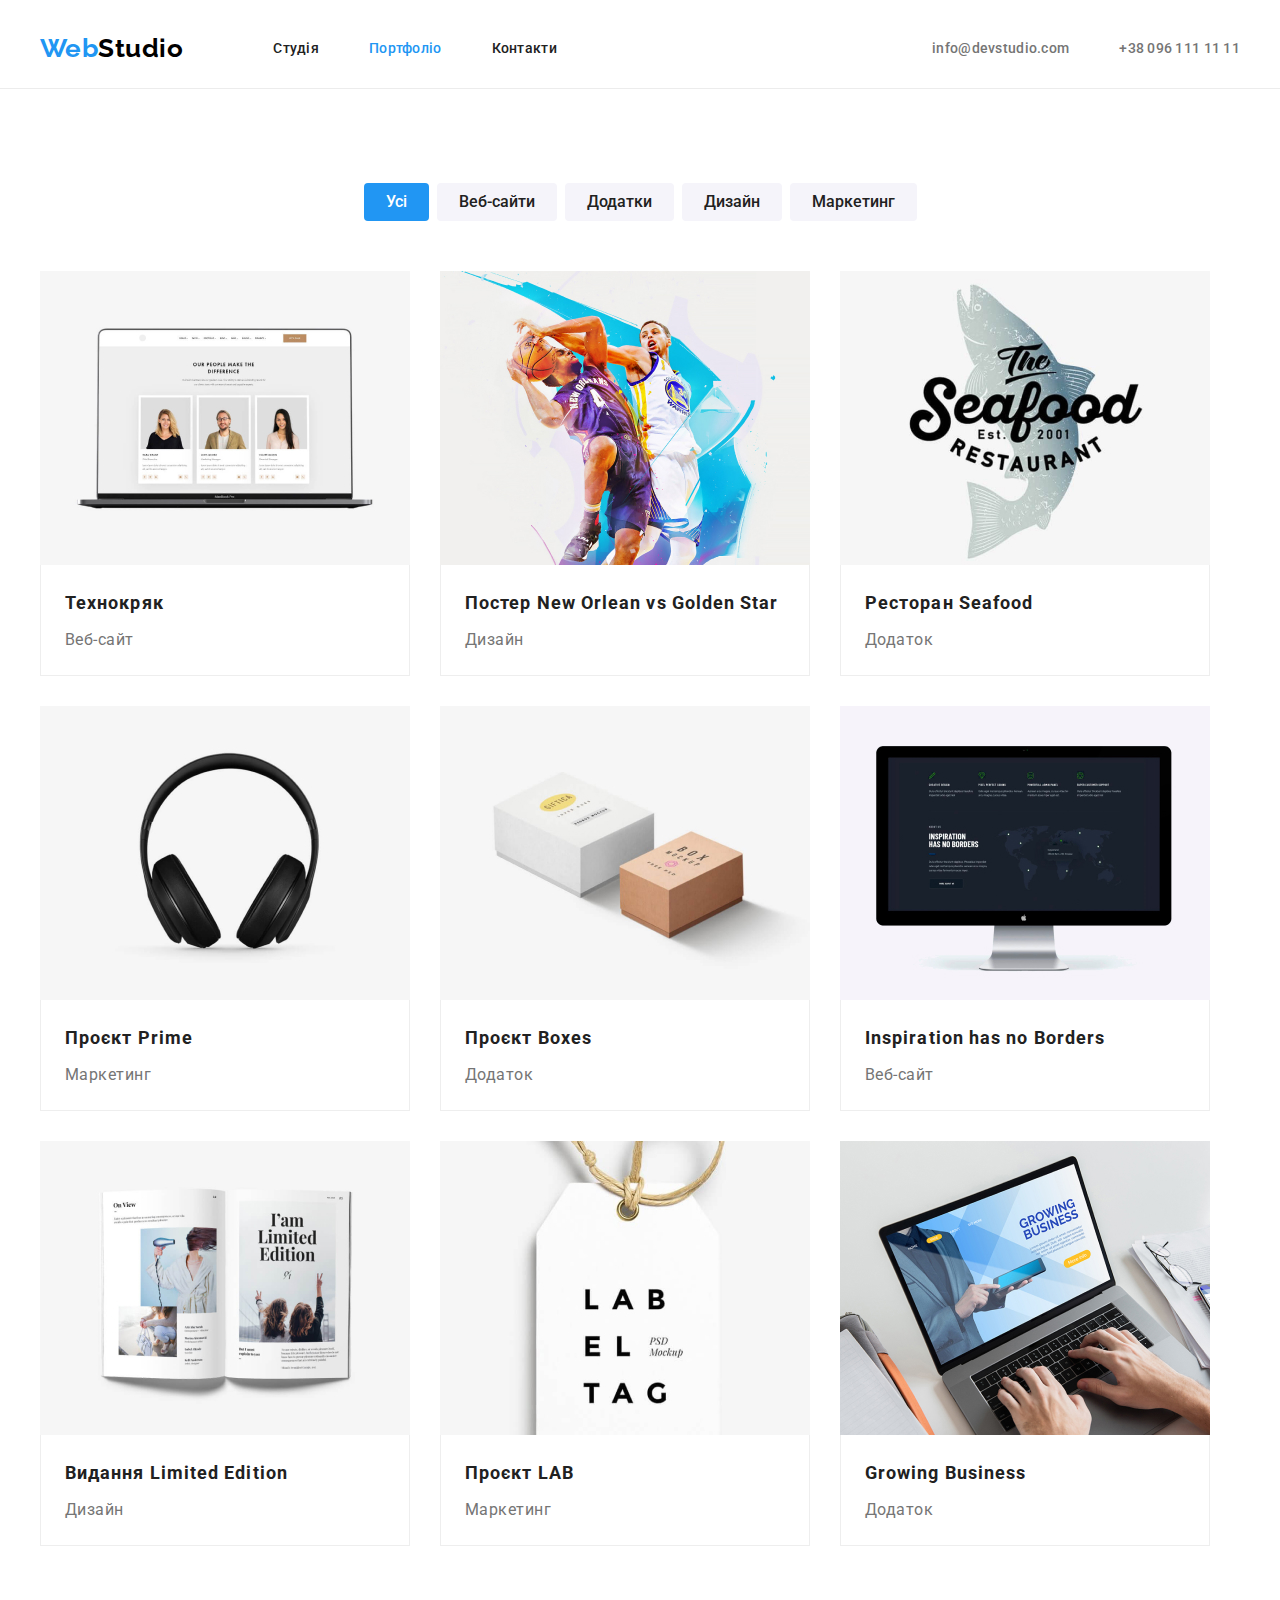
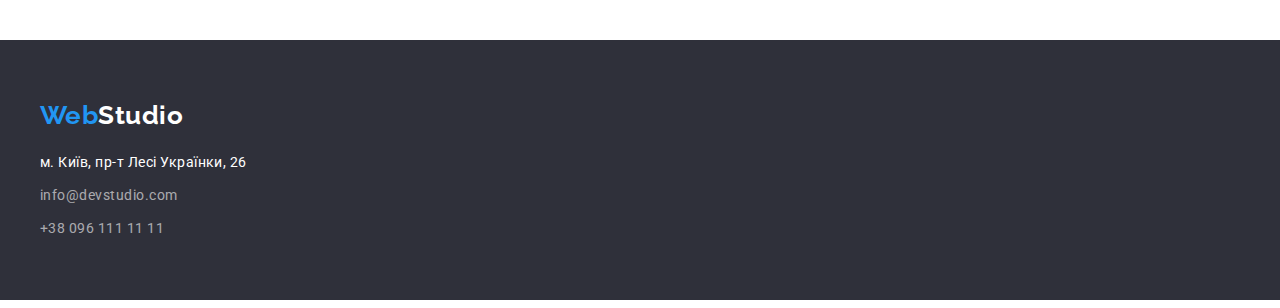
==== portfolio.html @ b3ab21ef "Initial commit" ====
<!DOCTYPE html>
<html lang="uk">
  <head>
    <meta charset="UTF-8" />
    <meta name="viewport" content="width=device-width, initial-scale=1.0" />
    <title>portfolio</title>
    <link rel="preconnect" href="https://fonts.googleapis.com" />
    <link rel="preconnect" href="https://fonts.gstatic.com" crossorigin />

    <link
      href="https://fonts.googleapis.com/css2?family=Raleway:wght@700&family=Roboto:wght@400;500;700;900&display=swap"
      rel="stylesheet"
    />

    <link
      rel="stylesheet"
      href="https://cdnjs.cloudflare.com/ajax/libs/modern-normalize/2.0.0/modern-normalize.min.css"
      integrity="sha512-4xo8blKMVCiXpTaLzQSLSw3KFOVPWhm/TRtuPVc4WG6kUgjH6J03IBuG7JZPkcWMxJ5huwaBpOpnwYElP/m6wg=="
      crossorigin="anonymous"
      referrerpolicy="no-referrer"
    />
    <link rel="stylesheet" href="./css/styles.css" />
  </head>

  <body>
    <!-- секція1 heder -->
    <header class="header">
      <div class="container heder-container">
        <nav class="main-nav">
          <a href="/" class="header-logo"
            >Web<span class="accent">Studio</span></a
          >

          <ul class="header-nav">
            <li class="item-nav">
              <a href="./index.html" class="link header-nav">Студія</a>
            </li>

            <li class="item-nav">
              <a href="" class="link header-nav current">Портфоліо</a>
            </li>

            <li class="item-nav">
              <a href="" class="link header-nav">Контакти</a>
            </li>
          </ul>
        </nav>
        <!-- секція 2 контакти -->
        <ul class="header-kontact">
          <li class="item-nav">
            <a
              class="header-kontact link kontact"
              href="mailto:info@devstudio.com"
              >info@devstudio.com</a
            >
          </li>
          <li class="item-nav header-item">
            <a href="tel:+380961111111" class="link header-kontact kontact"
              >+38 096 111 11 11</a
            >
          </li>
        </ul>
      </div>
    </header>

    <!-- секція проекти -->
    <main>
      <section class="portfolio">
        <div class="container">
          <ul class="btn-projects">
            <li class="item-btn">
              <button class="btn-nav" type="button">Усі</button>
            </li>
            <li class="item-btn">
              <button class="btn nav" type="button">Веб-сайти</button>
            </li>
            <li class="item-btn">
              <button class="btn nav" type="button">Додатки</button>
            </li>
            <li class="item-btn">
              <button class="btn nav" type="button">Дизайн</button>
            </li>
            <li class="item-btn">
              <button class="btn nav" type="button">Маркетинг</button>
            </li>
          </ul>

          <ul class="projects">
            <li class="item">
              <a class="project" href="">
                <img src="images/img8.jpg" alt="наш вебсайт" width="370" />

                <div class="proect">
                  <h2 class="proect-title">Технокряк</h2>
                  <p class="proect-txt">Веб-сайт</p>
                </div>
              </a>
            </li>

            <li class="item">
              <a class="project" href="">
                <img src="images/img9.jpg" alt="дизайни" width="370" />

                <div class="proect">
                  <h2 class="proect-title">Постер New Orlean vs Golden Star</h2>
                  <p class="proect-txt">Дизайн</p>
                </div>
              </a>
            </li>
            <li class="item pol">
              <a class="project" href="">
                <img src="images/img10.jpg" alt="додатки" width="370" />

                <div class="proect">
                  <h2 class="proect-title">Ресторан Seafood</h2>
                  <p class="proect-txt">Додаток</p>
                </div>
              </a>
            </li>
            <li class="item">
              <a class="project" href="">
                <img src="images/img11.jpg" alt="проєкт Prime " width="370" />
                <div class="proect">
                  <h2 class="proect-title">Проєкт Prime</h2>
                  <p class="proect-txt">Маркетинг</p>
                </div>
              </a>
            </li>
            <li class="item">
              <a class="project" href="">
                <img src="images/img12.jpg" alt="Проєкт Boxes" width="370" />

                <div class="proect">
                  <h2 class="proect-title">Проєкт Boxes</h2>
                  <p class="proect-txt">Додаток</p>
                </div>
              </a>
            </li>
            <li class="item pol">
              <a class="project" href="">
                <img src="images/img13.jpg" alt="Веб-сайт " width="370" />
                <div class="proect">
                  <h2 class="proect-title">Inspiration has no Borders</h2>
                  <p class="proect-txt">Веб-сайт</p>
                </div>
              </a>
            </li>
            <li class="item">
              <a class="project" href="">
                <img src="images/img14.jpg" alt="Видання" width="370" />

                <div class="proect">
                  <h2 class="proect-title">Видання Limited Edition</h2>
                  <p class="proect-txt">Дизайн</p>
                </div>
              </a>
            </li>
            <li class="item">
              <a class="project" href="">
                <img src="images/img15.jpg" alt="Проєкти LAB" width="370" />
                <div class="proect">
                  <h2 class="proect-title">Проєкт LAB</h2>
                  <p class="proect-txt">Маркетинг</p>
                </div>
              </a>
            </li>
            <li class="item pol">
              <a class="project" href="">
                <img
                  src="images/img16.jpg"
                  alt="Додаток Business"
                  width="370"
                />
                <div class="proect">
                  <h2 class="proect-title">Growing Business</h2>
                  <p class="proect-txt">Додаток</p>
                </div>
              </a>
            </li>
          </ul>
        </div>
      </section>
    </main>

    <!-- footer -->
    <footer class="footer-main">
      <div class="container">
        <a href="/" class="footer-logo"
          >Web<span class="footer-studio">Studio</span></a
        >

        <address class="address">
          <div class="footer-adres">м. Київ, пр-т Лесі Українки, 26</div>

          <ul class="footer">
            <li class="footer-mail">
              <a href="mailto:info@devstudio.com" class="address-mail footer"
                >info@devstudio.com</a
              >
            </li>

            <li>
              <a href="tel:+380961111111" class="address-tel footer"
                >+38 096 111 11 11</a
              >
            </li>
          </ul>
        </address>
      </div>
    </footer>
  </body>
</html>
---- css/styles.css ----
:root {
  /* шрифти */
  --main-font: 'Roboto', sans-serif;
  --secondary-font: 'Raleway', sans-serif;

  /* колір текста */
  --primary-color: #212121;
  --accent-color: #2196f3;
  --white-col: #ffffff;
  --gray-col: #757575;
}

body {
  font-family: var(--main-font);
  background-color: var(--white-col);
  letter-spacing: 0.03em;
  color: var(--primary-color);
}

/* контейнери для секцій div container */
body {
  margin-left: auto;
  margin-right: auto;
}
.container {
  width: 1200px;

  padding-left: 15px;
  padding-right: 15px;

  margin-left: auto;
  margin-right: auto;
}
h1,
h2,
h3,
h4,
p {
  margin: 0;
}
img {
  display: block;
}
ul {
  margin: 0;
  padding: 0;
}

/*==================================
 секція heder навігація ,логотип*/
.header {
  border-bottom: 1px solid #ececec;
}
.heder-container {
  display: flex;
  align-items: center;
}
.header-logo {
  margin-right: 90px;
  font-family: var(--secondary-font);
  font-weight: 700;
  font-size: 26px;

  color: var(--accent-color);
  text-decoration: none;
}
.accent {
  color: #000;
}

/* навігація */

.header-nav {
  display: flex;
  align-items: center;

  font-weight: 500;
  font-size: 14px;
  letter-spacing: 0.02em;
  color: var(--primary-color);
  text-decoration: none;
}
.item-nav {
  margin-right: 50px;
}
.header-item:last-child {
  margin-right: 0px;
}
.main-nav {
  display: flex;
  align-items: center;
}
.link {
  padding-top: 32px;
  padding-bottom: 32px;
}

.link:hover,
.link:focus {
  color: var(--accent-color);
}
.link.current {
  color: var(--accent-color);
}

.header-kontact {
  margin-left: auto;
  display: flex;

  font-weight: 500;
  font-size: 14px;
  letter-spacing: 0.02em;
  color: var(--gray-col);
  text-decoration: none;
}
.kontact {
  padding-top: 32px;
  padding-bottom: 32px;
}
.header-kontact,
.header-nav {
  list-style: none;
}

/*===========================
 секція герой */
.section-hero {
  background: #2f303a;
  text-align: center;

  padding-top: 200px;
  padding-bottom: 200px;
}
.header-title {
  font-weight: 900;
  font-size: 44px;
  line-height: 1.36364;
  letter-spacing: 0.06em;
  text-transform: uppercase;

  color: var(--white-col);
  margin-bottom: 30px;
  width: 626px;
  margin-left: auto;
  margin-right: auto;
}

.main-btn {
  display: inline-block;
  border-radius: 4px;
  padding: 10px 32px;
  box-shadow: 0 4px 4px 0 rgba(0, 0, 0, 0.15);
  background: #2196f3;

  font-weight: 700;
  font-size: 16px;
  line-height: 1.875;
  letter-spacing: 0.06em;

  color: var(--white-col);
  background-color: var(--accent-color);
  cursor: pointer;
}

/* секція 3 features особливості */

.section-features {
  padding-top: 94px;
  padding-bottom: 94px;
}
.features {
  display: flex;
  list-style: none;
}
.post {
  width: 270px;
  margin-right: 30px;
}
.post:last-child {
  margin-right: 0px;
}

.section-title {
  margin-top: 0px;
  margin-bottom: 10px;
  font-weight: 700;
  font-size: 14px;
  text-transform: uppercase;
}
.section-text {
  font-size: 14px;
  line-height: 1.71429;
  color: var(--gray-col);
}

/* секція 4 чим ми займаїмось */
.works {
  padding-bottom: 94px;
}
.img {
  margin-right: 30px;
}
.ourwork {
  display: flex;
  list-style: none;
}
.works .section-heading {
  font-weight: 700;
  font-size: 36px;
  text-align: center;
  margin-bottom: 50px;
}

/* секція 5 наша команда */
.team {
  background: #f5f4fa;
  padding-top: 94px;
  padding-bottom: 94px;
}
.our-team {
  display: flex;

  list-style: none;
}
.img-team {
  margin-right: 30px;
  box-shadow: 0 2px 1px 0 rgba(0, 0, 0, 0.2), 0 1px 1px 0 rgba(0, 0, 0, 0.14),
    0 1px 3px 0 rgba(0, 0, 0, 0.12);
  background: #fff;
  height: 368px;
}
.img-team:last-child {
  margin-right: 0px;
}
.section-headline {
  font-weight: 700;
  font-size: 36px;
  text-align: center;
  margin-bottom: 50px;
}
.name {
  margin-bottom: 10px;
  font-weight: 500;
  font-size: 16px;
  text-align: center;
}
.work {
  font-size: 16px;
  color: var(--gray-col);
  text-align: center;
}
.name-work {
  padding-top: 30px;
  padding-bottom: 30px;
}

/*===================================
 секція 6 підвал */
.footer-main {
  padding-top: 60px;
  padding-bottom: 60px;
  background: #2f303a;
}
.footer-mail {
  margin-bottom: 9px;
}
.footer-adres {
  margin-bottom: 9px;
}
.footer-logo {
  font-family: var(--secondary-font);
  font-weight: 700;
  font-size: 26px;
  color: var(--accent-color);
  text-decoration: none;
}
.footer-studio {
  color: var(--white-col);
}
.address {
  font-family: 'Roboto', sans-serif;
  font-style: normal;
  font-size: 14px;
  line-height: 1.71429;
  color: var(--white-col);
  margin: 20px 0px 0px 0px;
}
.address-mail,
.address-tel {
  font-family: var(--main-font);
  font-style: normal;
  font-size: 14px;
  line-height: 1.71429;
  color: rgba(255, 255, 255, 0.6);
}

.footer:hover,
.footer:focus {
  color: #ffffff;
}
.footer {
  margin: 0px;
  padding: 0px;
  list-style: none;
  text-decoration: none;
}

/* ==================================================
  --portfolio--
 */
.portfolio {
  padding-top: 94px;
  padding-bottom: 94px;
}
.nav:hover,
.nav:focus {
  color: var(--white-col);
  background-color: var(--accent-color);
}

.btn-nav {
  font-family: 'Roboto', sans-serif;
  font-weight: 500;
  font-size: 16px;
  line-height: 1.625;

  color: var(--white-col);
  background-color: var(--accent-color);

  cursor: pointer;
  padding: 6px 22px;
  border-radius: 4px;
  border: none;
}
.btn {
  font-family: 'Roboto', sans-serif;
  font-weight: 500;
  font-size: 16px;
  line-height: 1.625;

  background-color: #f5f4fa;
  color: #212121;

  cursor: pointer;
  padding: 6px 22px;
  border-radius: 4px;
  border: none;
}

.portfolio .btn-projects {
  display: flex;
  align-items: center;
  justify-content: center;

  margin-bottom: 50px;
  list-style: none;
}
.item-btn {
  margin-right: 8px;
}
.item-btn:last-child {
  margin-right: 0px;
}

/* секція проекти */
.proect {
  padding: 20px 24px;
  border-right: 1px solid #eee;
  border-bottom: 1px solid #eee;
  border-left: 1px solid #eee;
}
.proect-title {
  margin-bottom: 4px;

  font-weight: 700;
  font-size: 18px;
  line-height: 2;
  letter-spacing: 0.06em;
  color: var(--primary-color);
}
.proect-txt {
  font-size: 16px;
  line-height: 1.875;
  color: var(--gray-col);
}
.projects {
  list-style: none;
  display: flex;
  flex-wrap: wrap;
  gap: 30px;
}

.project {
  text-decoration: none;
}
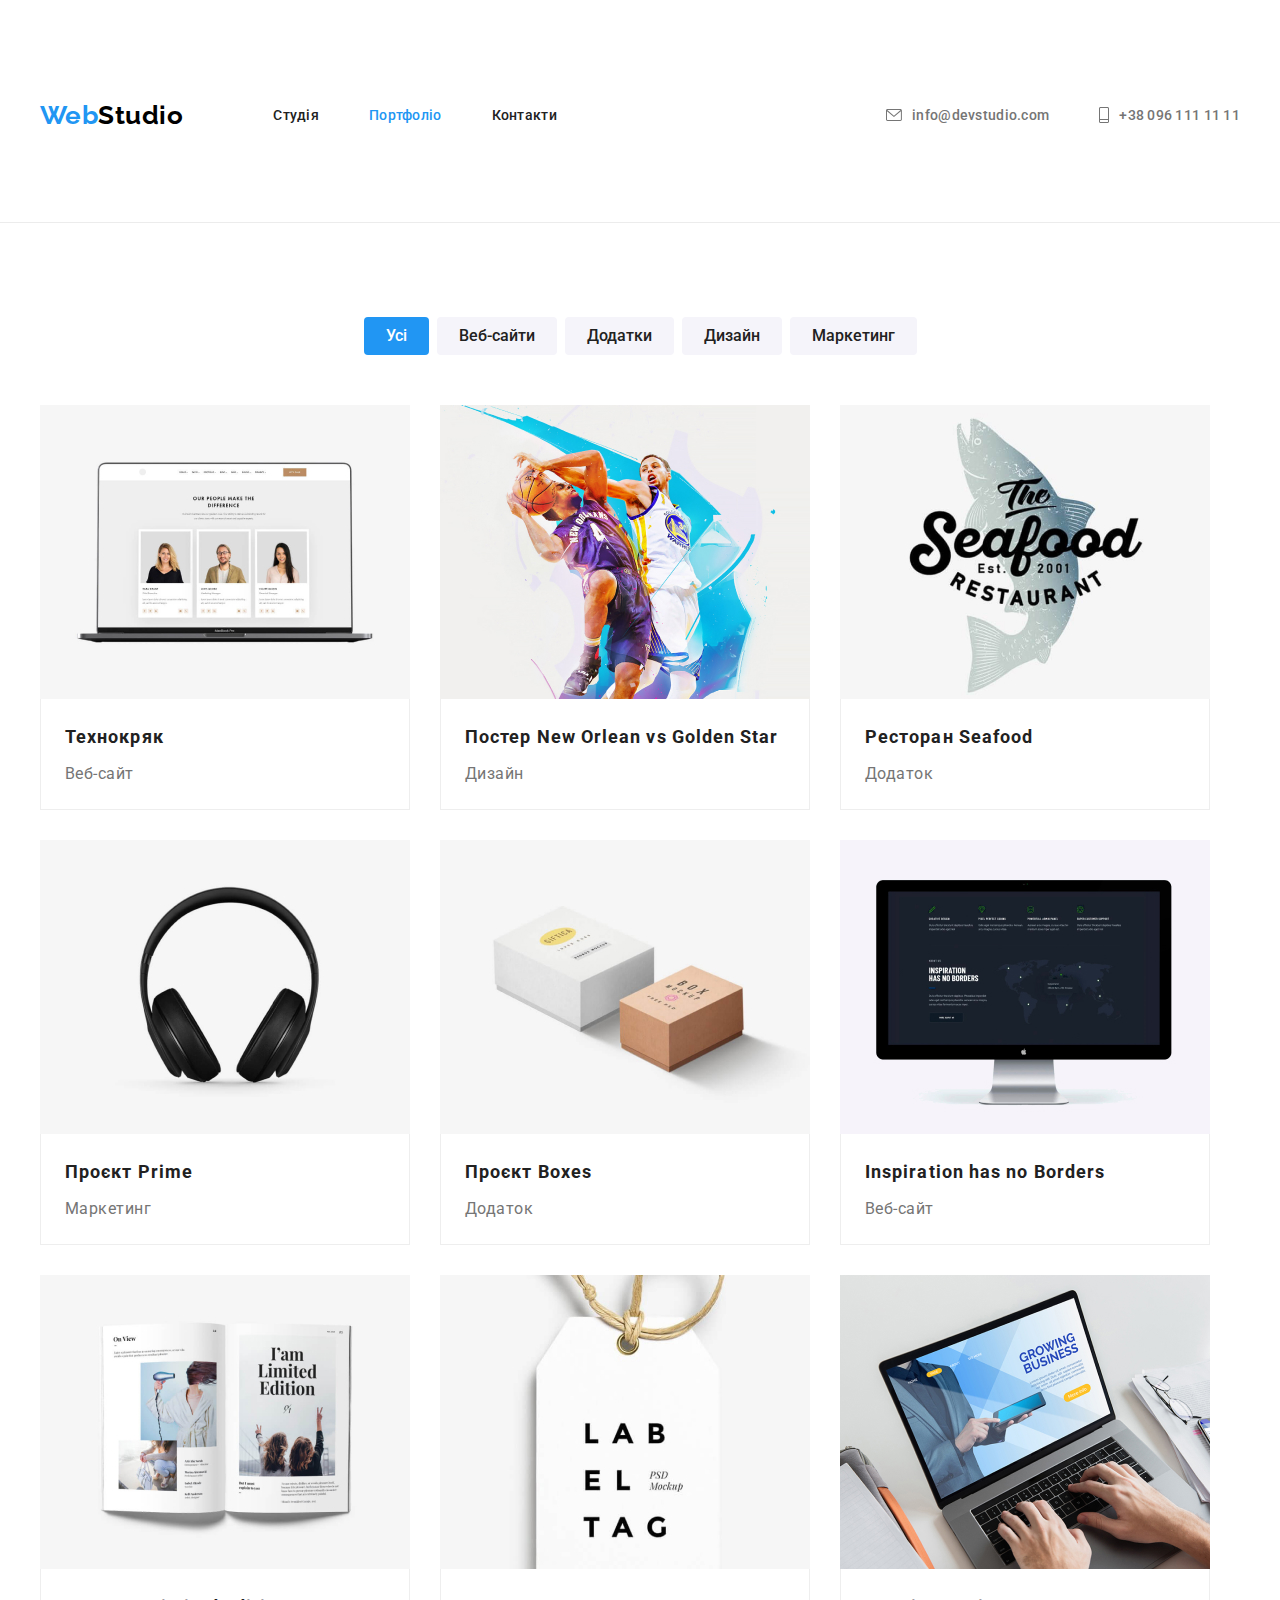
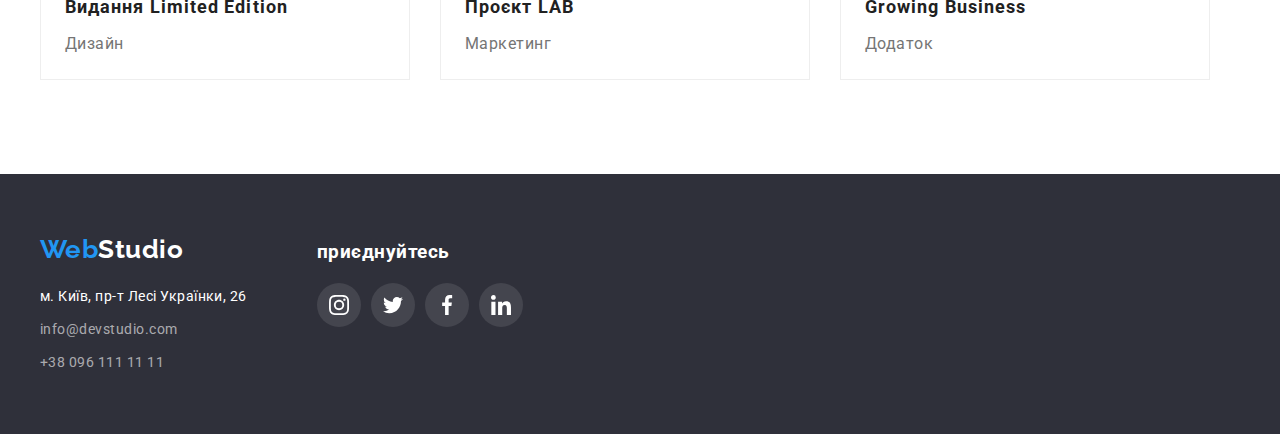
==== commit 99adfb2f: "добавив іконки соцмереж" ====
--- a/portfolio.html
+++ b/portfolio.html
@@ -51,12 +51,19 @@
             <a
               class="header-kontact link kontact"
               href="mailto:info@devstudio.com"
-              >info@devstudio.com</a
+            >
+              <svg class="header-icon" width="16" heigth="12">
+                <use href="./images/sprite.svg#icon-envelope"></use>
+              </svg>
+              info@devstudio.com</a
             >
           </li>
           <li class="item-nav header-item">
-            <a href="tel:+380961111111" class="link header-kontact kontact"
-              >+38 096 111 11 11</a
+            <a href="tel:+380961111111" class="link header-kontact kontact">
+              <svg class="header-icon" width="10" heidth="16">
+                <use href="./images/sprite.svg#icon-Vector"></use>
+              </svg>
+              +38 096 111 11 11</a
             >
           </li>
         </ul>
@@ -184,28 +191,63 @@
 
     <!-- footer -->
     <footer class="footer-main">
-      <div class="container">
-        <a href="/" class="footer-logo"
-          >Web<span class="footer-studio">Studio</span></a
-        >
-
-        <address class="address">
-          <div class="footer-adres">м. Київ, пр-т Лесі Українки, 26</div>
-
-          <ul class="footer">
-            <li class="footer-mail">
-              <a href="mailto:info@devstudio.com" class="address-mail footer"
-                >info@devstudio.com</a
-              >
-            </li>
-
-            <li>
-              <a href="tel:+380961111111" class="address-tel footer"
-                >+38 096 111 11 11</a
-              >
-            </li>
-          </ul>
-        </address>
+      <div class="container futer-container">
+        <div>
+          <a href="/" class="footer-logo"
+            >Web<span class="footer-studio">Studio</span></a
+          >
+
+          <address class="address">
+            <p class="footer-adres">м. Київ, пр-т Лесі Українки, 26</p>
+
+            <ul class="footer">
+              <li class="footer-mail">
+                <a href="mailto:info@devstudio.com" class="address-mail footer"
+                  >info@devstudio.com</a
+                >
+              </li>
+
+              <li>
+                <a href="tel:+380961111111" class="address-tel footer"
+                  >+38 096 111 11 11</a
+                >
+              </li>
+            </ul>
+          </address>
+        </div>
+        <div class="">
+          <h3 class="footer-social">приєднуйтесь</h3>
+          <ul class="socials">
+            <li class="socials-item">
+              <a class="socials-link footikon" href="">
+                <svg class="social-icon" width="20" height="20">
+                  <use href="./images/sprite.svg#icon-instagram"></use>
+                </svg>
+              </a>
+            </li>
+            <li class="socials-item">
+              <a class="socials-link footikon" href="">
+                <svg class="social-icon" width="20" height="20">
+                  <use href="./images/sprite.svg#icon-twitter"></use>
+                </svg>
+              </a>
+            </li>
+            <li class="socials-item">
+              <a class="socials-link footikon" href="">
+                <svg class="social-icon" width="20" height="20">
+                  <use href="./images/sprite.svg#icon-facebook"></use>
+                </svg>
+              </a>
+            </li>
+            <li class="socials-item">
+              <a class="socials-link footikon" href="">
+                <svg class="social-icon" width="20" height="20">
+                  <use href="./images/sprite.svg#icon-linkedin"></use>
+                </svg>
+              </a>
+            </li>
+          </ul>
+        </div>
       </div>
     </footer>
   </body>
--- a/css/styles.css
+++ b/css/styles.css
@@ -24,6 +24,7 @@
 }
 .container {
   width: 1200px;
+  /* outline: 1px solid red; */
 
   padding-left: 15px;
   padding-right: 15px;
@@ -44,6 +45,7 @@
 ul {
   margin: 0;
   padding: 0;
+  list-style: none;
 }
 
 /*==================================
@@ -106,26 +108,34 @@
 .header-kontact {
   margin-left: auto;
   display: flex;
+  align-items: center;
 
   font-weight: 500;
   font-size: 14px;
   letter-spacing: 0.02em;
   color: var(--gray-col);
   text-decoration: none;
+}
+.header-icon {
+  margin-right: 10px;
+  fill: currentColor;
 }
 .kontact {
   padding-top: 32px;
   padding-bottom: 32px;
 }
-.header-kontact,
-.header-nav {
-  list-style: none;
-}
 
 /*===========================
  секція герой */
 .section-hero {
-  background: #2f303a;
+  background-color: #2f303a;
+
+  background: url(../images/hero.jpg) rgba(5, 6, 15, 0.4);
+
+  background-repeat: no-repeat;
+  background-position: center;
+  background-size: contain;
+
   text-align: center;
 
   padding-top: 200px;
@@ -170,7 +180,6 @@
 }
 .features {
   display: flex;
-  list-style: none;
 }
 .post {
   width: 270px;
@@ -191,6 +200,20 @@
   font-size: 14px;
   line-height: 1.71429;
   color: var(--gray-col);
+}
+
+.feature-icon {
+  padding: 25px 100px;
+  background: #f5f4fa;
+  border-radius: 4px;
+  width: 270px;
+  height: 120px;
+  margin-bottom: 30px;
+}
+.icon {
+  width: 70px;
+  height: 70px;
+  margin: 0px;
 }
 
 /* секція 4 чим ми займаїмось */
@@ -219,15 +242,12 @@
 }
 .our-team {
   display: flex;
-
-  list-style: none;
 }
 .img-team {
   margin-right: 30px;
   box-shadow: 0 2px 1px 0 rgba(0, 0, 0, 0.2), 0 1px 1px 0 rgba(0, 0, 0, 0.14),
     0 1px 3px 0 rgba(0, 0, 0, 0.12);
   background: #fff;
-  height: 368px;
 }
 .img-team:last-child {
   margin-right: 0px;
@@ -248,14 +268,79 @@
   font-size: 16px;
   color: var(--gray-col);
   text-align: center;
+  margin-bottom: 16px;
 }
 .name-work {
   padding-top: 30px;
   padding-bottom: 30px;
 }
-
+/*=== іконки ===================*/
+.socials {
+  display: flex;
+  justify-content: center;
+  align-items: center;
+}
+.socials-link {
+  display: flex;
+  align-items: center;
+  justify-content: center;
+  width: 44px;
+  height: 44px;
+  background-color: #fff;
+
+  border-radius: 50%;
+}
+.socials-item:not(:last-child) {
+  margin-right: 10px;
+}
+/* hover для іконок */
+.social-icon {
+  fill: #afb1b8;
+}
+.socials-link:hover,
+.socials-link:focus {
+  background-color: #2196f3;
+}
+.socials-link:hover .social-icon,
+.socials-link:focus .social-icon {
+  fill: #fff;
+}
+.client-item:not(:last-child) {
+  margin-right: 30px;
+}
+
+/*секція 6 постійні клієнти */
+.our-clients {
+  padding-top: 88px;
+  padding-bottom: 94px;
+}
+.client {
+  display: flex;
+  justify-content: center;
+  align-items: center;
+}
+.client-link {
+  display: flex;
+  align-items: center;
+  justify-content: center;
+  border: 1px solid #afb1b8;
+  border-radius: 4px;
+  width: 170px;
+  height: 92px;
+}
+.client-link:hover,
+.client-link:focus {
+  border-color: #2196f3;
+}
+.client-link:hover .client-icon,
+.client-link:focus .client-icon {
+  fill: #2196f3;
+}
+.client-icon {
+  fill: #afb1b8;
+}
 /*===================================
- секція 6 підвал */
+ секція 7 підвал */
 .footer-main {
   padding-top: 60px;
   padding-bottom: 60px;
@@ -283,7 +368,7 @@
   font-size: 14px;
   line-height: 1.71429;
   color: var(--white-col);
-  margin: 20px 0px 0px 0px;
+  margin: 20px 70px 0px 0px;
 }
 .address-mail,
 .address-tel {
@@ -303,6 +388,22 @@
   padding: 0px;
   list-style: none;
   text-decoration: none;
+}
+
+.futer-container {
+  display: flex;
+  align-items: baseline;
+}
+.footer-social {
+  color: #fff;
+  margin-bottom: 20px;
+}
+
+.socials-link {
+  background-color: rgba(255, 255, 255, 0.1);
+}
+.footikon .social-icon {
+  fill: #fff;
 }
 
 /* ==================================================
@@ -384,7 +485,6 @@
   color: var(--gray-col);
 }
 .projects {
-  list-style: none;
   display: flex;
   flex-wrap: wrap;
   gap: 30px;
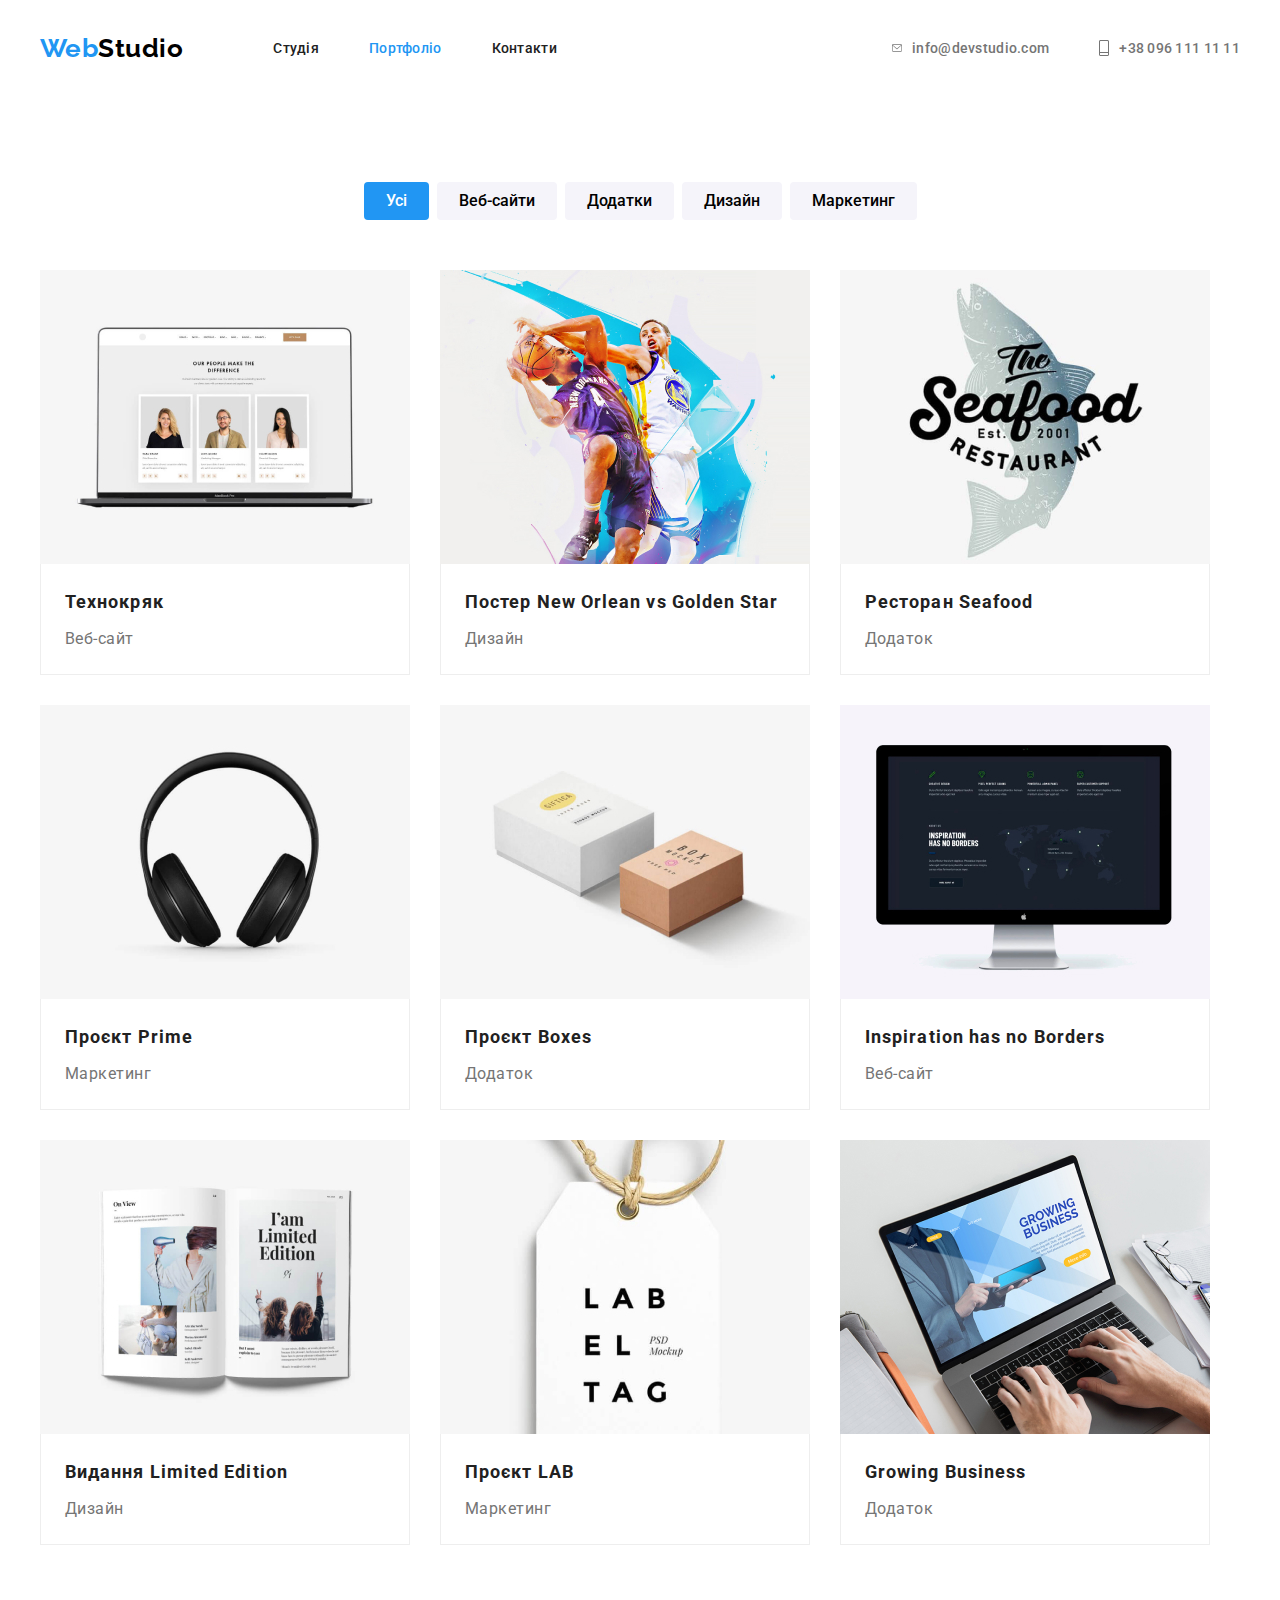
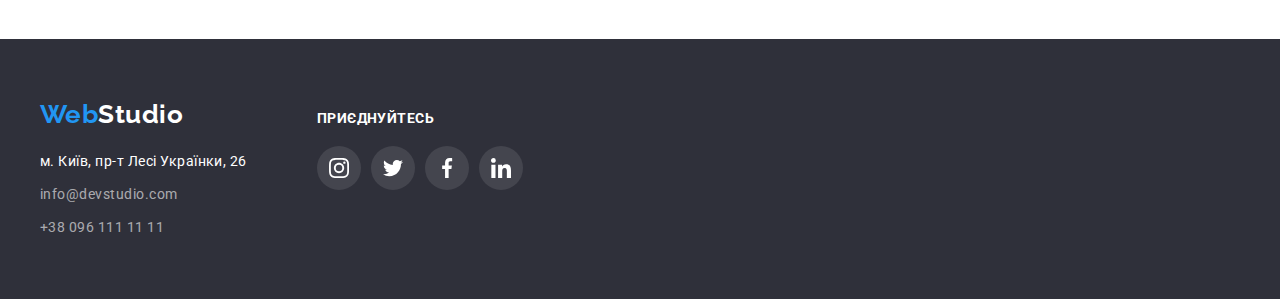
==== commit 6c9fd213: "доробляю домашку" ====
--- a/portfolio.html
+++ b/portfolio.html
@@ -52,7 +52,7 @@
               class="header-kontact link kontact"
               href="mailto:info@devstudio.com"
             >
-              <svg class="header-icon" width="16" heigth="12">
+              <svg class="header-icon" width="10" heigth="16">
                 <use href="./images/sprite.svg#icon-envelope"></use>
               </svg>
               info@devstudio.com</a
@@ -114,7 +114,7 @@
                 </div>
               </a>
             </li>
-            <li class="item pol">
+            <li class="item">
               <a class="project" href="">
                 <img src="images/img10.jpg" alt="додатки" width="370" />
 
@@ -171,7 +171,7 @@
                 </div>
               </a>
             </li>
-            <li class="item pol">
+            <li class="item po">
               <a class="project" href="">
                 <img
                   src="images/img16.jpg"
--- a/css/styles.css
+++ b/css/styles.css
@@ -14,7 +14,6 @@
   font-family: var(--main-font);
   background-color: var(--white-col);
   letter-spacing: 0.03em;
-  color: var(--primary-color);
 }
 
 /* контейнери для секцій div container */
@@ -51,7 +50,7 @@
 /*==================================
  секція heder навігація ,логотип*/
 .header {
-  border-bottom: 1px solid #ececec;
+  border-color: 1px solid #ececec;
 }
 .heder-container {
   display: flex;
@@ -65,6 +64,7 @@
 
   color: var(--accent-color);
   text-decoration: none;
+  outline: none;
 }
 .accent {
   color: #000;
@@ -81,6 +81,7 @@
   letter-spacing: 0.02em;
   color: var(--primary-color);
   text-decoration: none;
+  outline: none;
 }
 .item-nav {
   margin-right: 50px;
@@ -115,8 +116,11 @@
   letter-spacing: 0.02em;
   color: var(--gray-col);
   text-decoration: none;
+  outline: none;
 }
 .header-icon {
+  width: 10px;
+  height: 16px;
   margin-right: 10px;
   fill: currentColor;
 }
@@ -127,10 +131,17 @@
 
 /*===========================
  секція герой */
+.hero-img {
+  max-width: 1600px;
+  height: 600px;
+  margin-left: auto;
+  margin-right: auto;
+  background: #c4c4c4;
+  background-image: linear-gradient(rgba(5, 6, 15, 0.4), rgba(5, 6, 15, 0.4)),
+    url(../images/hero.jpg);
+}
 .section-hero {
-  background-color: #2f303a;
-
-  background: url(../images/hero.jpg) rgba(5, 6, 15, 0.4);
+  /* background-color: #2f303a; */
 
   background-repeat: no-repeat;
   background-position: center;
@@ -156,11 +167,11 @@
 }
 
 .main-btn {
-  display: inline-block;
+  /* display: inline-block; */
   border-radius: 4px;
   padding: 10px 32px;
-  box-shadow: 0 4px 4px 0 rgba(0, 0, 0, 0.15);
-  background: #2196f3;
+  /* box-shadow: 0 4px 4px 0 rgba(0, 0, 0, 0.15); */
+  /* background: #2196f3; */
 
   font-weight: 700;
   font-size: 16px;
@@ -203,7 +214,9 @@
 }
 
 .feature-icon {
-  padding: 25px 100px;
+  display: flex;
+  justify-content: center;
+  align-items: center;
   background: #f5f4fa;
   border-radius: 4px;
   width: 270px;
@@ -300,6 +313,7 @@
 .socials-link:hover,
 .socials-link:focus {
   background-color: #2196f3;
+  outline: #2196f3;
 }
 .socials-link:hover .social-icon,
 .socials-link:focus .social-icon {
@@ -324,6 +338,7 @@
   align-items: center;
   justify-content: center;
   border: 1px solid #afb1b8;
+
   border-radius: 4px;
   width: 170px;
   height: 92px;
@@ -331,11 +346,13 @@
 .client-link:hover,
 .client-link:focus {
   border-color: #2196f3;
+  outline: none;
 }
 .client-link:hover .client-icon,
 .client-link:focus .client-icon {
   fill: #2196f3;
 }
+
 .client-icon {
   fill: #afb1b8;
 }
@@ -358,6 +375,7 @@
   font-size: 26px;
   color: var(--accent-color);
   text-decoration: none;
+  outline: none;
 }
 .footer-studio {
   color: var(--white-col);
@@ -382,6 +400,7 @@
 .footer:hover,
 .footer:focus {
   color: #ffffff;
+  outline: none;
 }
 .footer {
   margin: 0px;
@@ -395,7 +414,13 @@
   align-items: baseline;
 }
 .footer-social {
+  font-family: 'Roboto', sans-serif;
+  font-weight: 700;
+  font-size: 14px;
+  letter-spacing: 0.03em;
+  text-transform: uppercase;
   color: #fff;
+
   margin-bottom: 20px;
 }
 
@@ -417,6 +442,10 @@
 .nav:focus {
   color: var(--white-col);
   background-color: var(--accent-color);
+  box-shadow: 0 2px 2px 0 rgba(0, 0, 0, 0.12), 0 1px 2px 0 rgba(0, 0, 0, 0.08),
+    0 3px 1px 0 rgba(0, 0, 0, 0.1);
+  background: #2196f3;
+  outline: none;
 }
 
 .btn-nav {
@@ -432,6 +461,7 @@
   padding: 6px 22px;
   border-radius: 4px;
   border: none;
+  outline: none;
 }
 .btn {
   font-family: 'Roboto', sans-serif;
@@ -440,7 +470,7 @@
   line-height: 1.625;
 
   background-color: #f5f4fa;
-  color: #212121;
+  /* color: #212121; */
 
   cursor: pointer;
   padding: 6px 22px;
@@ -464,6 +494,11 @@
 }
 
 /* секція проекти */
+.projects {
+  display: flex;
+  flex-wrap: wrap;
+  gap: 30px;
+}
 .proect {
   padding: 20px 24px;
   border-right: 1px solid #eee;
@@ -484,12 +519,14 @@
   line-height: 1.875;
   color: var(--gray-col);
 }
-.projects {
-  display: flex;
-  flex-wrap: wrap;
-  gap: 30px;
-}
 
 .project {
   text-decoration: none;
-}
+  outline: none;
+}
+.item:hover,
+.item:focus {
+  box-shadow: 1px 4px 6px 0 rgba(0, 0, 0, 0.16), 0 4px 4px 0 rgba(0, 0, 0, 0.06),
+    0 1px 1px 0 rgba(0, 0, 0, 0.12);
+  background: #fff;
+}
